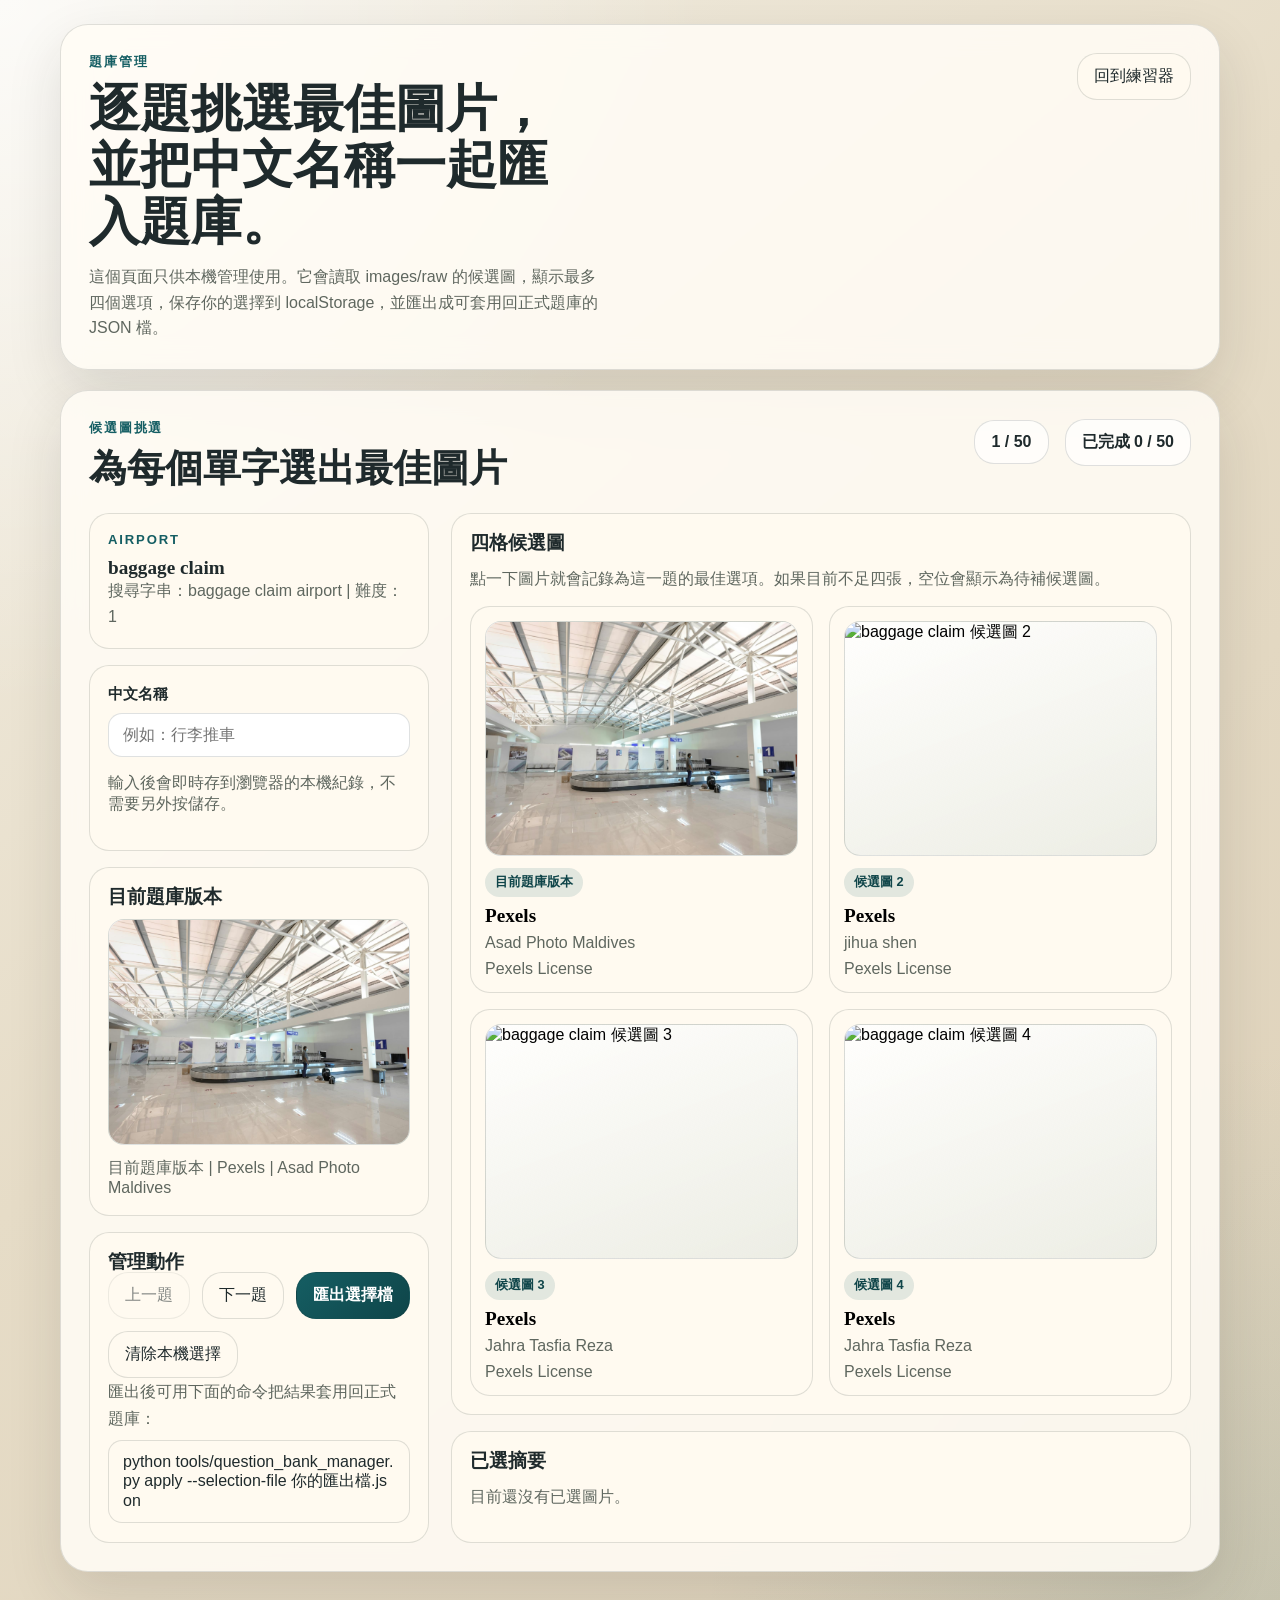
==== manager.html @ 42e99e20 "Add manager workflow and Chinese project docs" ====
<!DOCTYPE html>
<html lang="zh-Hant">
<head>
  <meta charset="UTF-8">
  <meta name="viewport" content="width=device-width, initial-scale=1.0">
  <title>題庫管理 | 圖片單字學習器</title>
  <link rel="stylesheet" href="style.css">
</head>
<body>
  <div class="app-shell">
    <header class="hero">
      <div>
        <p class="eyebrow">題庫管理</p>
        <h1>逐題挑選最佳圖片，並把中文名稱一起匯入題庫。</h1>
        <p class="hero-copy">這個頁面只供本機管理使用。它會讀取 images/raw 的候選圖，顯示最多四個選項，保存你的選擇到 localStorage，並匯出成可套用回正式題庫的 JSON 檔。</p>
      </div>
      <a class="ghost-button nav-link" href="index.html">回到練習器</a>
    </header>

    <main class="manager-shell">
      <section class="view is-active" aria-labelledby="manager-title">
        <div class="section-head">
          <div>
            <p class="eyebrow">候選圖挑選</p>
            <h2 id="manager-title">為每個單字選出最佳圖片</h2>
          </div>
          <div class="status-row">
            <span class="status-pill" id="manager-counter">0 / 0</span>
            <span class="status-pill" id="selection-counter">已完成 0 / 0</span>
          </div>
        </div>

        <div class="manager-layout">
          <aside class="manager-sidebar">
            <div class="panel-block">
              <p class="eyebrow" id="manager-category">載入中</p>
              <h3 id="manager-word">請稍候</h3>
              <p class="manager-copy table-note" id="manager-query"></p>
            </div>

            <div class="panel-block">
              <label class="manager-field" for="manager-zh-input">
                <strong>中文名稱</strong>
                <input class="manager-input" id="manager-zh-input" type="text" placeholder="例如：行李推車">
              </label>
              <p class="table-note">輸入後會即時存到瀏覽器的本機紀錄，不需要另外按儲存。</p>
            </div>

            <div class="panel-block current-approved-preview">
              <h3>目前題庫版本</h3>
              <div class="current-approved-frame">
                <img id="current-approved-image" alt="目前題庫圖片">
              </div>
              <p class="table-note" id="current-approved-meta">目前沒有已採用圖片。</p>
            </div>

            <div class="panel-block">
              <h3>管理動作</h3>
              <div class="manager-actions">
                <button class="ghost-button" id="prev-entry" type="button">上一題</button>
                <button class="ghost-button" id="next-entry" type="button">下一題</button>
                <button class="primary-button" id="export-selections" type="button">匯出選擇檔</button>
                <button class="ghost-button" id="reset-manager" type="button">清除本機選擇</button>
              </div>
              <p class="manager-note table-note">匯出後可用下面的命令把結果套用回正式題庫：</p>
              <span class="manager-code">python tools/question_bank_manager.py apply --selection-file 你的匯出檔.json</span>
            </div>
          </aside>

          <section class="manager-main">
            <div class="panel-block">
              <h3>四格候選圖</h3>
              <p class="table-note">點一下圖片就會記錄為這一題的最佳選項。如果目前不足四張，空位會顯示為待補候選圖。</p>
              <div class="candidate-grid" id="candidate-grid"></div>
            </div>

            <div class="panel-block">
              <h3>已選摘要</h3>
              <div id="selection-summary"></div>
            </div>
          </section>
        </div>
      </section>
    </main>
  </div>

  <script src="manager.js" defer></script>
</body>
</html>
---- style.css ----
:root {
  color-scheme: light;
  --bg: #f3efe4;
  --bg-accent: #ddd0b8;
  --panel: rgba(255, 252, 245, 0.88);
  --panel-strong: #fffaf0;
  --ink: #1f2a2c;
  --muted: #5f675f;
  --line: rgba(31, 42, 44, 0.14);
  --primary: #155e63;
  --primary-strong: #0f4549;
  --success: #245f3a;
  --warning: #8b5e2e;
  --danger: #8d2c35;
  --shadow: 0 22px 55px rgba(34, 34, 34, 0.12);
  --radius-xl: 28px;
  --radius-lg: 20px;
  --radius-md: 14px;
}

* {
  box-sizing: border-box;
}

body {
  margin: 0;
  min-height: 100vh;
  font-family: "Trebuchet MS", "Verdana", sans-serif;
  color: var(--ink);
  background:
    radial-gradient(circle at top left, rgba(255, 255, 255, 0.75), transparent 34%),
    radial-gradient(circle at bottom right, rgba(21, 94, 99, 0.12), transparent 28%),
    linear-gradient(140deg, var(--bg) 0%, #e6dcc7 45%, var(--bg-accent) 100%);
}

img {
  display: block;
  max-width: 100%;
}

button,
select,
input {
  font: inherit;
}

button {
  cursor: pointer;
  border: 0;
}

a {
  color: inherit;
}

.app-shell {
  width: min(1160px, calc(100vw - 32px));
  margin: 0 auto;
  padding: 24px 0 56px;
}

.hero,
.view {
  backdrop-filter: blur(14px);
  background: var(--panel);
  border: 1px solid var(--line);
  border-radius: var(--radius-xl);
  box-shadow: var(--shadow);
}

.hero {
  display: flex;
  justify-content: space-between;
  gap: 20px;
  align-items: start;
  padding: 28px;
  margin-bottom: 20px;
}

.eyebrow {
  margin: 0 0 10px;
  font-size: 0.82rem;
  font-weight: 700;
  letter-spacing: 0.14em;
  text-transform: uppercase;
  color: var(--primary);
}

h1,
h2,
h3 {
  margin: 0;
  font-family: "Georgia", "Times New Roman", serif;
  line-height: 1.1;
}

h1 {
  max-width: 18ch;
  font-size: clamp(2.4rem, 4vw, 4.2rem);
}

h2 {
  font-size: clamp(1.8rem, 3vw, 2.8rem);
}

h3 {
  font-size: 1.2rem;
}

.hero-copy,
.inline-note,
.menu-copy,
.meta-label,
.hint-status,
.feedback-copy,
.settings-row small,
.table-note,
.weak-word-meta {
  color: var(--muted);
}

.hero-copy {
  max-width: 58ch;
  margin: 14px 0 0;
  line-height: 1.6;
}

.view {
  display: none;
  padding: 28px;
}

.view.is-active {
  display: block;
  animation: rise-in 220ms ease;
}

.section-head,
.status-row,
.action-row,
.meta-grid,
.snapshot-grid,
.menu-grid,
.panel-stack,
.summary-list {
  display: grid;
  gap: 16px;
}

.section-head {
  grid-template-columns: 1fr auto;
  align-items: start;
  margin-bottom: 24px;
}

.status-row {
  grid-auto-flow: column;
  align-items: center;
}

.status-pill,
.ghost-button,
.primary-button,
.choice-button,
.menu-card,
.meta-card,
.snapshot-card,
.panel-block,
.hint-panel,
.feedback-panel,
.settings-row,
.summary-item,
.weak-word-item,
.category-row {
  border: 1px solid var(--line);
  border-radius: var(--radius-lg);
}

.status-pill,
.ghost-button,
.primary-button,
.choice-button {
  padding: 12px 16px;
}

.status-pill {
  background: rgba(255, 255, 255, 0.72);
  font-weight: 700;
}

.ghost-button,
.menu-card,
.choice-button,
.settings-row,
.meta-card,
.snapshot-card,
.panel-block,
.summary-item,
.weak-word-item,
.category-row,
.hint-panel,
.feedback-panel {
  background: var(--panel-strong);
}

.ghost-button {
  color: var(--ink);
}

.primary-button {
  background: linear-gradient(135deg, var(--primary) 0%, var(--primary-strong) 100%);
  color: #fff;
  font-weight: 700;
}

.ghost-button:hover,
.menu-card:hover,
.choice-button:hover,
.primary-button:hover {
  transform: translateY(-1px);
}

.ghost-button:disabled,
.primary-button:disabled,
.choice-button:disabled,
.menu-card:disabled {
  cursor: not-allowed;
  opacity: 0.55;
  transform: none;
}

.menu-grid {
  grid-template-columns: repeat(auto-fit, minmax(220px, 1fr));
  margin-bottom: 20px;
}

.menu-card {
  padding: 22px;
  text-align: left;
  transition: transform 180ms ease, border-color 180ms ease;
}

.menu-link {
  display: block;
  text-decoration: none;
}

.nav-link {
  display: inline-flex;
  align-items: center;
  justify-content: center;
  text-decoration: none;
}

.menu-label {
  display: block;
  margin-bottom: 8px;
  font-family: "Georgia", "Times New Roman", serif;
  font-size: 1.45rem;
}

.snapshot-grid {
  grid-template-columns: repeat(auto-fit, minmax(180px, 1fr));
}

.snapshot-card,
.meta-card,
.panel-block,
.summary-item,
.weak-word-item,
.category-row,
.hint-panel,
.feedback-panel {
  padding: 18px;
}

.snapshot-card strong {
  display: block;
  margin-top: 8px;
  font-size: 1.7rem;
  font-family: "Georgia", "Times New Roman", serif;
}

.practice-grid {
  display: grid;
  grid-template-columns: minmax(300px, 0.95fr) minmax(320px, 1.05fr);
  gap: 22px;
}

.media-panel,
.question-panel {
  display: grid;
  gap: 16px;
}

.image-frame {
  position: relative;
  min-height: 360px;
  overflow: hidden;
  border-radius: var(--radius-lg);
  border: 1px solid var(--line);
  background: linear-gradient(160deg, rgba(255, 255, 255, 0.75), rgba(21, 94, 99, 0.08));
}

.image-frame img {
  width: 100%;
  height: 100%;
  min-height: 360px;
  object-fit: cover;
}

.image-fallback {
  position: absolute;
  left: 16px;
  right: 16px;
  bottom: 16px;
  padding: 12px 14px;
  background: rgba(255, 250, 240, 0.92);
  border-radius: 12px;
  border: 1px solid var(--line);
}

.hidden {
  display: none;
}

.meta-grid {
  grid-template-columns: repeat(3, 1fr);
}

.meta-card strong {
  display: block;
  margin-top: 6px;
}

.hint-panel {
  background: linear-gradient(180deg, rgba(255, 255, 255, 0.82), rgba(21, 94, 99, 0.08));
}

.hint-text,
.answer-text,
.feedback-title,
.feedback-copy {
  margin: 0;
}

.hint-text,
.answer-text,
.feedback-copy {
  line-height: 1.6;
}

.answer-text {
  color: var(--primary-strong);
  font-weight: 700;
}

.choice-grid {
  display: grid;
  gap: 12px;
}

.choice-button {
  text-align: left;
  transition: transform 180ms ease, border-color 180ms ease, background 180ms ease;
}

.choice-button.is-correct,
.choice-button.is-answer {
  border-color: rgba(36, 95, 58, 0.4);
  background: rgba(36, 95, 58, 0.12);
}

.choice-button.is-wrong {
  border-color: rgba(141, 44, 53, 0.36);
  background: rgba(141, 44, 53, 0.1);
}

.feedback-panel[data-tone="success"] {
  border-color: rgba(36, 95, 58, 0.3);
}

.feedback-panel[data-tone="warning"] {
  border-color: rgba(139, 94, 46, 0.32);
}

.feedback-panel[data-tone="danger"] {
  border-color: rgba(141, 44, 53, 0.32);
}

.action-row {
  grid-auto-flow: column;
  justify-content: start;
}

.summary-list,
.panel-stack {
  margin-top: 20px;
}

.summary-item,
.weak-word-item,
.category-row {
  display: flex;
  justify-content: space-between;
  gap: 16px;
  align-items: center;
}

.weak-word-list,
.category-table {
  display: grid;
  gap: 12px;
}

.category-row strong,
.weak-word-item strong {
  display: block;
}

.settings-form {
  display: grid;
  gap: 16px;
}

.settings-row {
  display: flex;
  justify-content: space-between;
  gap: 16px;
  padding: 18px;
  align-items: center;
}

.settings-row input[type="checkbox"] {
  width: 22px;
  height: 22px;
}

.settings-row select {
  min-width: 140px;
  padding: 10px 12px;
  border-radius: 12px;
  border: 1px solid var(--line);
  background: #fff;
}

.manager-shell {
  display: grid;
  gap: 20px;
}

.manager-layout {
  display: grid;
  grid-template-columns: minmax(280px, 340px) minmax(0, 1fr);
  gap: 22px;
}

.manager-sidebar,
.manager-main {
  display: grid;
  gap: 16px;
}

.manager-field {
  display: grid;
  gap: 8px;
}

.manager-field strong {
  font-size: 0.95rem;
}

.manager-input {
  width: 100%;
  padding: 12px 14px;
  border: 1px solid var(--line);
  border-radius: 14px;
  background: #fff;
}

.manager-copy {
  margin: 0;
  line-height: 1.6;
}

.manager-note {
  margin: 0;
  line-height: 1.7;
}

.current-approved-preview {
  display: grid;
  gap: 12px;
}

.current-approved-frame,
.candidate-frame {
  overflow: hidden;
  border-radius: 16px;
  border: 1px solid var(--line);
  background: linear-gradient(160deg, rgba(255, 255, 255, 0.84), rgba(21, 94, 99, 0.08));
}

.current-approved-frame {
  aspect-ratio: 4 / 3;
}

.current-approved-frame img,
.candidate-frame img {
  width: 100%;
  height: 100%;
  object-fit: cover;
}

.candidate-grid {
  display: grid;
  grid-template-columns: repeat(2, minmax(0, 1fr));
  gap: 16px;
}

.candidate-card {
  display: grid;
  gap: 12px;
  padding: 14px;
  text-align: left;
  border: 1px solid var(--line);
  border-radius: var(--radius-lg);
  background: var(--panel-strong);
  transition: transform 180ms ease, border-color 180ms ease, box-shadow 180ms ease;
}

.candidate-card:hover {
  transform: translateY(-1px);
}

.candidate-card.is-selected {
  border-color: rgba(21, 94, 99, 0.52);
  box-shadow: 0 14px 34px rgba(21, 94, 99, 0.16);
}

.candidate-card.is-empty {
  cursor: default;
  opacity: 0.72;
}

.candidate-frame {
  aspect-ratio: 4 / 3;
}

.candidate-card h3,
.candidate-card p,
.current-approved-preview p {
  margin: 0;
}

.candidate-meta,
.selection-summary-list {
  display: grid;
  gap: 8px;
}

.candidate-tag {
  display: inline-flex;
  width: fit-content;
  align-items: center;
  padding: 6px 10px;
  border-radius: 999px;
  background: rgba(21, 94, 99, 0.12);
  color: var(--primary-strong);
  font-size: 0.8rem;
  font-weight: 700;
}

.selection-summary-list {
  margin-top: 4px;
}

.selection-summary-item {
  display: flex;
  justify-content: space-between;
  gap: 16px;
  padding: 14px 16px;
  border-radius: 14px;
  border: 1px solid var(--line);
  background: rgba(255, 250, 240, 0.8);
}

.selection-summary-item strong {
  display: block;
}

.manager-actions {
  display: flex;
  flex-wrap: wrap;
  gap: 12px;
}

.manager-code {
  display: block;
  margin-top: 8px;
  padding: 12px 14px;
  border-radius: 14px;
  border: 1px solid var(--line);
  background: rgba(255, 250, 240, 0.92);
  color: var(--ink);
  word-break: break-all;
}

@keyframes rise-in {
  from {
    opacity: 0;
    transform: translateY(8px);
  }

  to {
    opacity: 1;
    transform: translateY(0);
  }
}

@media (max-width: 880px) {
  .hero,
  .section-head,
  .practice-grid,
  .meta-grid,
  .action-row,
  .status-row,
  .settings-row,
  .summary-item,
  .weak-word-item,
  .category-row {
    grid-template-columns: 1fr;
    grid-auto-flow: row;
  }

  .hero,
  .section-head,
  .settings-row,
  .summary-item,
  .weak-word-item,
  .category-row {
    display: grid;
  }

  .status-row,
  .action-row {
    display: flex;
    flex-wrap: wrap;
  }

  .meta-grid {
    grid-template-columns: 1fr;
  }

  .app-shell {
    width: min(100vw - 18px, 100%);
    padding-top: 10px;
  }

  .view,
  .hero {
    padding: 20px;
    border-radius: 22px;
  }

  .image-frame,
  .image-frame img {
    min-height: 250px;
  }

  .manager-layout,
  .candidate-grid {
    grid-template-columns: 1fr;
  }
}
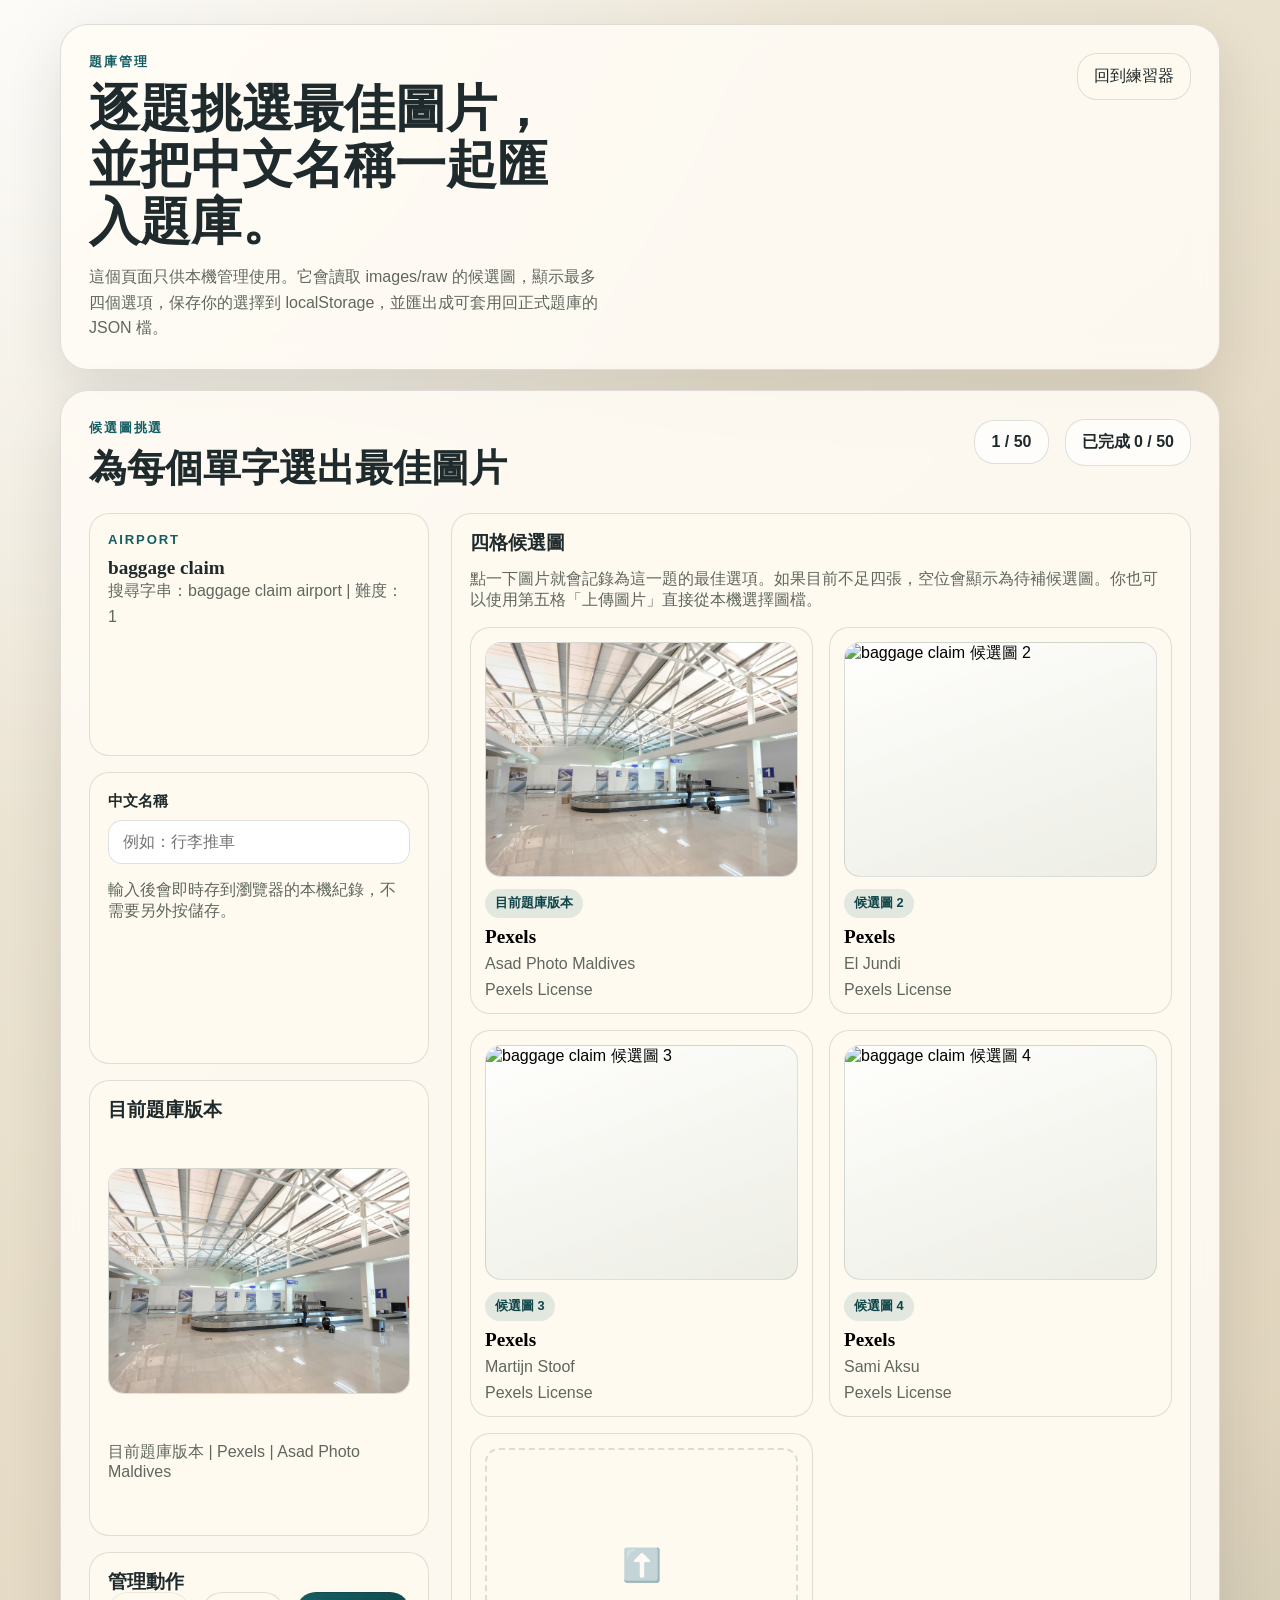
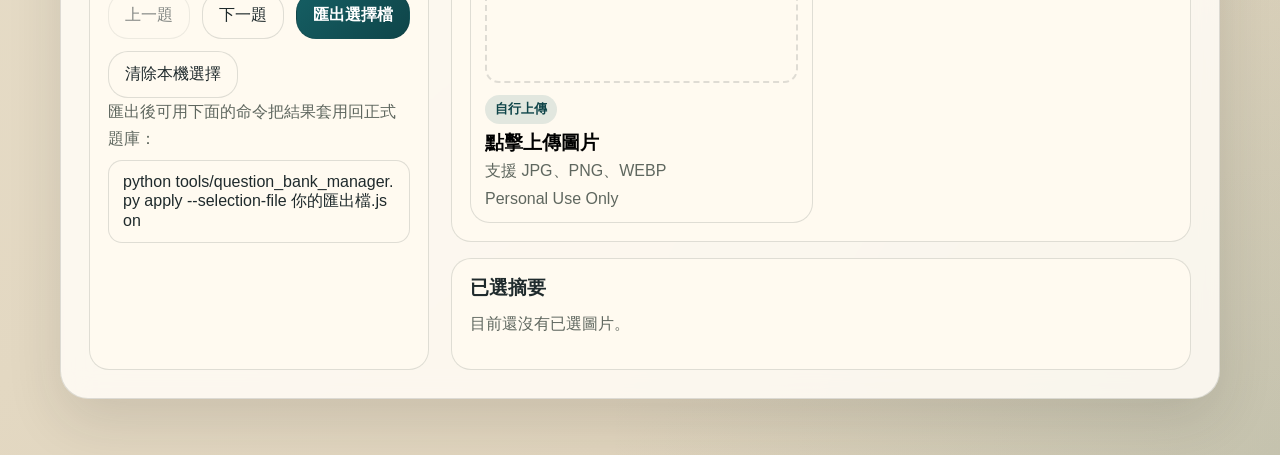
==== commit 267af168: "Update manager UI, word data, and download tooling - Expand manager_candidates.json and new_words.cs" ====
--- a/manager.html
+++ b/manager.html
@@ -70,8 +70,9 @@
           <section class="manager-main">
             <div class="panel-block">
               <h3>四格候選圖</h3>
-              <p class="table-note">點一下圖片就會記錄為這一題的最佳選項。如果目前不足四張，空位會顯示為待補候選圖。</p>
+              <p class="table-note">點一下圖片就會記錄為這一題的最佳選項。如果目前不足四張，空位會顯示為待補候選圖。你也可以使用第五格「上傳圖片」直接從本機選擇圖檔。</p>
               <div class="candidate-grid" id="candidate-grid"></div>
+              <input type="file" id="upload-image-input" accept="image/*" style="display:none" aria-hidden="true">
             </div>
 
             <div class="panel-block">
--- a/style.css
+++ b/style.css
@@ -543,6 +543,31 @@
   opacity: 0.72;
 }
 
+.upload-placeholder {
+  display: flex;
+  align-items: center;
+  justify-content: center;
+  background: var(--panel-strong);
+  border: 2px dashed var(--line);
+  border-radius: var(--radius-md);
+}
+
+.upload-icon {
+  font-size: 2rem;
+  opacity: 0.5;
+}
+
+.upload-replace-btn {
+  margin-top: 4px;
+  font-size: 0.8rem;
+  color: var(--primary-strong);
+  text-decoration: underline;
+  background: none;
+  border: none;
+  cursor: pointer;
+  padding: 0;
+}
+
 .candidate-frame {
   aspect-ratio: 4 / 3;
 }
